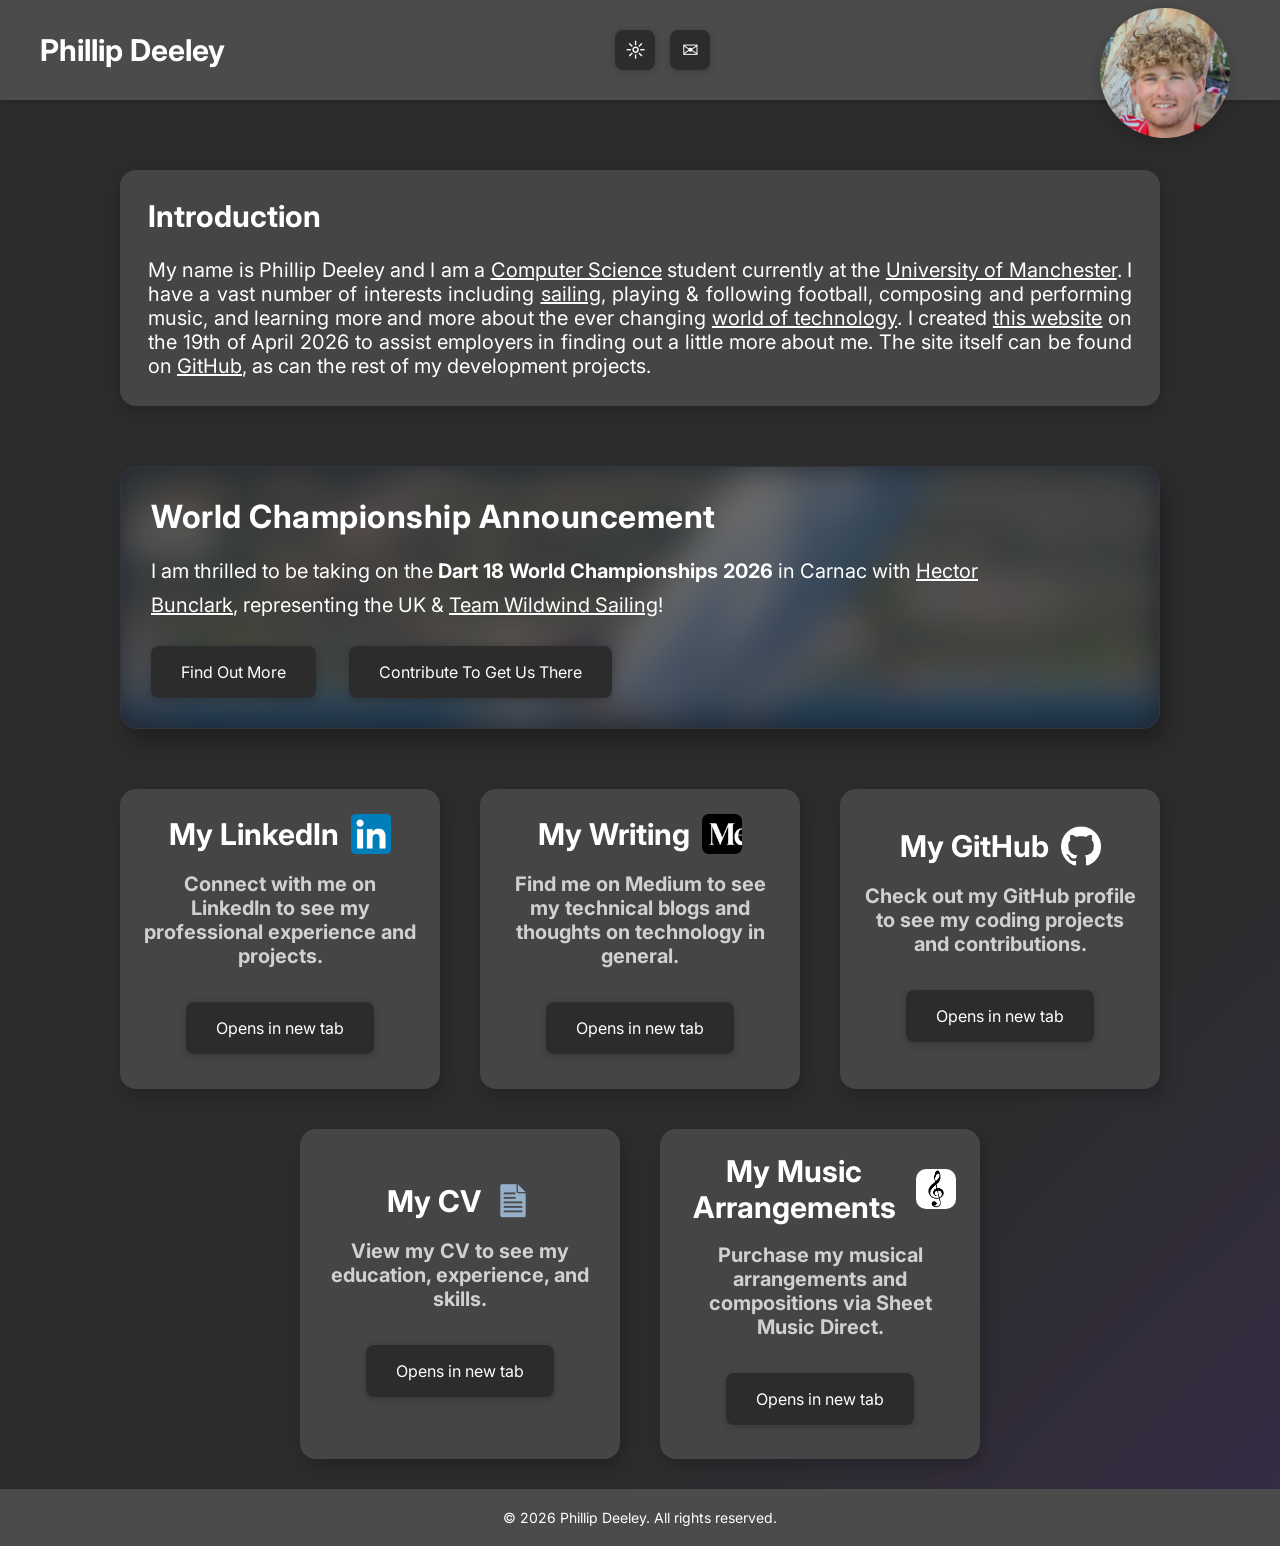
==== index.html @ b1dbbeda "Further improved URL to open github CV in docs viewer" ====
<!DOCTYPE html>
<html lang="en">
<head>
    
    <!-- ========================================= -->
    <!-- File Name: index.html -->
    <!-- Project: Phillip Deeley Website -->
    <!-- Author: Phillip Deeley -->
    <!-- Created: 19/04/2026 -->
    <!-- Last Edited: 12/05/2026 -->
    <!-- Version: 1.1.5 -->
    <!-- Notes: Main homepage file -->
    <!-- ========================================= -->

    <!-- SEO Metadata -->
    <meta name="description" content="The official homepage for Phillip Deeley's Website.">
    <meta name="keywords" content="phillip, deeley, website, github, linkedin, portfolio, cv">
    <meta name="author" content="Phillip Deeley">

    <script type="application/ld+json">
    {
    "@context": "https://schema.org",
    "@type": "NewsArticle",
    "mainEntityOfPage": {
        "@type": "WebPage",
        "@id": "https://www.phillipdeeley.com"
    },
    "headline": "Phillip Deeley | The Home Page for Phillip Deeley's website.",
    "author": {
        "@type": "Person",
        "name": "Phillip Deeley"
    },
    "publisher": {
        "@type": "Organization",
        "name": "Phillip Deeley",
        "logo": {
        "@type": "ImageObject",
        "url": "https://phillipdeeley.com/assets/profile-large.png"
        }
    },
    "datePublished": "2026-04-19",
    "about": {
        "@type": "Person",
        "name": "Phillip Deeley",
        "jobTitle": "Computer Scientist",
        "url": "https://www.phillipdeeley.com",
        "sameAs": [
        "https://www.linkedin.com/in/phillip-deeley/",
        "https://github.com/pdeeley3",
        "https://medium.com/@phillipdeeley",
        "https://www.sheetmusicdirect.com/publisher/phillip-deeley?srsltid=AfmBOorcCHdH2a4ZkmVyypzJ2exNqULCyo-_8EtWgoyIcthe1U6nm1aw",
        "https://www.sheetmusicplus.com/en/category/publishers/p/phillip-deeley/?srsltid=AfmBOooBw_K2Qpr0hwoR1FdXbeusLd5oMpMM1006Hvl6RLXPJL4UOcmy"
        ]
    }
    }
    </script>   

    <!-- Custom Metadata -->
    <meta name="last-modified" content="2026-04-19">
    <meta name="version" content="1.0">
    
    <!-- Standard Metadata-->
    <meta charset="UTF-8">
    <meta name="viewport" content="width=device-width, initial-scale=1.0">
    <title>Phillip Deeley | The Home Page for Phillip Deeley's website.</title>
    
    <!-- Links to styling and adds profile photo to favicon-->
    <link href="styles.css" rel="stylesheet" doctype="text/css">
    <link rel="icon" type="image/x-icon" href="assets/profile-icon.ico" alt="Phillip Deeley">
    <link rel="preconnect" href="https://fonts.googleapis.com">
    <link rel="preconnect" href="https://fonts.gstatic.com" crossorigin>
    <link href="https://fonts.googleapis.com/css2?family=Inter:wght@100..900&display=swap" rel="stylesheet">

    <!-- Prevent theme flash -->
    <script>
        (function() {
            const saved = localStorage.getItem('theme');
            if (saved === 'light') document.documentElement.setAttribute('data-theme', 'light');
        })();
    </script>

</head>


<body>

    <!-- Header with navigation and profile photo -->
    <header>
        <h1><a href="index.html">Phillip Deeley</a></h1>
        <div class="header-buttons">
            <button class="header-btn" aria-label="Toggle dark mode">&#9790;</button>
            <a href="contact.html" class="header-btn" aria-label="Contact">&#9993;</a>
        </div>
        <a href="index.html"><img src="assets/profile-large.jpg" id="profilephoto" alt="A profile photograph of Phillip Deeley"></a>
    </header>

    <!-- Main content area -->
    <main>
        
        <!-- Introduction section with personal bio -->
        <div id="introduction">
            <div id="intro_bg">
                <h2>Introduction</h2><br>
                My name is Phillip Deeley and I am a 
                <a href="https://www.britannica.com/science/computer-science" target="_blank">Computer Science</a>
                student currently at the 
                <a href="https://www.manchester.ac.uk/" target="_blank">University of Manchester</a>.
                I have a vast number of interests including 
                <a href="https://youtu.be/9ayXU7Veuqk?si=gIot6OSvcUUUXJPB" target="_blank">sailing</a>,
                playing & following football, composing and performing music, and learning more and more about the 
                ever changing 
                <a href="https://medium.com/@phillipdeeley" target="_blank">world of technology</a>.
                I created 
                <a href="index.html" target="_blank">this website</a>
                on the 19th of April 2026 to assist employers in finding out a little more 
                about me. The site itself can be found on 
                <a href="https://github.com/pdeeley3" target="_blank">GitHub</a>,
                as can the rest of my development projects.
            </div>
        </div>

        <!-- World Championship announcement section -->
        <section id="announcement" class="news-box">
            <h2>World Championship Announcement</h2>
            <p>I am thrilled to be taking on the <strong>Dart 18 World Championships 2026</strong> in Carnac with
            <a style="text-decoration: underline;" href="https://www.instagram.com/hecbsailing/" target="_blank" rel="noopener noreferrer">Hector Bunclark</a>,
            representing the UK &amp; <a style="text-decoration: underline;" href="https://wildwind.co.uk/" target="_blank" rel="noopener noreferrer">Team Wildwind Sailing</a>!</p>
            <a class="social-button" href="https://www.linkedin.com/posts/phillip-deeley_i-am-thrilled-to-be-taking-on-the-dart-18-ugcPost-7456721361235951616-G6OB?utm_source=social_share_send&utm_medium=member_desktop_web&rcm=ACoAAEx1kOMBS4eUFS9Uzu8y8NKakKnL--3DUJY" target="_blank" rel="noopener noreferrer">Find Out More</a>
            <a style="margin-left: 3%;" class="social-button" href="https://gofund.me/58792c78f" target="_blank" rel="noopener noreferrer">Contribute To Get Us There</a>
        </section>

        <!-- Social media and links section -->
        <div id="socialboxes">
            
            <button class="social">
                <div class="social-title">
                    <h2>My LinkedIn</h2>
                    <img src="assets/linkedin.webp" alt="LinkedIn icon">
                </div>
                <h3>Connect with me on LinkedIn to see my professional experience and projects.</h3>
                <a href="https://www.linkedin.com/in/phillip-deeley/" target="_blank">Opens in new tab</a>
            </button>

            <button class="social">
                    <div class="social-title">
                        <h2>My Writing</h2>
                        <img src="assets/medium.webp" alt="Medium icon">
                    </div>
                <h3>Find me on Medium to see my technical blogs and thoughts on technology in general.</h3>
                <a href="https://medium.com/@phillipdeeley" target="_blank">Opens in new tab</a>
            </button>

            <button class="social">
                    <div class="social-title">
                        <h2>My GitHub</h2>
                        <img src="assets/github.webp" alt="GitHub icon">
                    </div>
                <h3>Check out my GitHub profile to see my coding projects and contributions.</h3>
                <a href="https://github.com/pdeeley3" target="_blank">Opens in new tab</a>
            </button>

            <button class="social">
                <div class="social-title">
                    <h2>My CV</h2>
                    <img src="assets/cv.png" alt="Clipart of CV image">
                </div>
                <h3>View my CV to see my education, experience, and skills.</h3>
                <a href="https://docs.google.com/viewer?url=https://github.com/pdeeley3/CV-Updater/raw/217c7f30af249f1d6aeeed62d95b6e97792328d5/cv.pdf" target="_blank">Opens in new tab</a>
            </button>

            <!--
            <button class="social">
                <div class="social-title">
                    <h2>My Compositions</h2>
                    <img src="assets/spotify.png" id="circular" alt="Clipart of music image">
                </div>
                <h3>Listen to just a few of the film scores and other compositions I have created in my spare time.</h3>
                <a href="https://open.spotify.com/" target="_blank">Opens in new tab</a>
            </button>
            -->

            <button class="social">
                <div class="social-title">
                    <h2>My Music Arrangements</h2>
                    <img src="assets/music.jpg" id="circular" alt="Clipart of music image">
                </div>
                <h3>Purchase my musical arrangements and compositions via Sheet Music Direct.</h3>
                <a href="https://www.sheetmusicdirect.com/publisher/phillip-deeley?srsltid=AfmBOorcCHdH2a4ZkmVyypzJ2exNqULCyo-_8EtWgoyIcthe1U6nm1aw" target="_blank">Opens in new tab</a>
            </button>

        </div>
    </main>

    <!-- Footer with copyright information -->
    <footer>
        <p>&copy; 2026 Phillip Deeley. All rights reserved.</p>
    </footer>

    <!-- JavaScript file inclusion -->
    <script src="scripts.js"></script>

</body>
</html>
---- styles.css ----
/* ========================================= */
    /* File Name: styles.css                     */
    /* Project: Phillip Deeley Website           */
    /* Author: Phillip Deeley                    */
    /* Created: 19/04/2026                       */
    /* Last Edited: 12/05/2026                   */
    /* Version: 1.1.5                            */
    /* Notes: Main stylesheet for website        */
    /* ========================================= */

    /* CSS custom properties for theme variables */
    :root {
        --bg-primary: rgb(44, 44, 44);
        --bg-secondary: #4b4b4b;
        --bg-tertiary: #555;
        --text-primary: white;
        --text-secondary: #d0d0d0;
        --bg-card: #454545;
        --border-color: #555;
        --shadow: rgba(0, 0, 0, 0.2);
        --announcement-bg: rgba(16, 28, 48, 0.4);
        --bg-gradient-a: #2e2e2e;
        --bg-gradient-b: #3d2c5a;
    }

    /* Light theme color overrides */
    [data-theme="light"] {
        --bg-primary: rgb(235, 235, 235);
        --bg-secondary: #efefef;
        --bg-tertiary: #e2e2e2;
        --text-primary: #1a1a1a;
        --text-secondary: #444444;
        --bg-card: #ffffff;
        --border-color: #ccc;
        --shadow: rgba(0, 0, 0, 0.1);
        --bg-gradient-a: #f4f4f4;
        --bg-gradient-b: #d8c7f2;
    }

    /* Global reset and base styles */
    * {
        margin: 0;
        padding: 0;
        box-sizing: border-box;
        font-family: 'Inter', sans-serif;
    }

    /* HTML root element styles */
    html {
        background-color: var(--bg-primary);
    }

    /* Main body styles with animated background */
    body {
        position: relative;
        overflow-x: hidden;
        display: flex;
        flex-direction: column;
        min-height: 100vh;
        font-family: Arial, sans-serif;
        background-color: var(--bg-primary);
        background-image: linear-gradient(135deg, var(--bg-primary) 0%, var(--bg-primary) 30%, var(--bg-gradient-b) 48%, var(--bg-gradient-a) 68%, var(--bg-primary) 100%);
        background-size: 320% 320%;
        background-repeat: no-repeat;
        background-position: 0% 0%;
        background-attachment: fixed;
        animation: backgroundDrift 25s ease-in-out infinite;
        padding-top: 80px;
        transition: color 0.3s ease;
    }

    /* Background drift animation keyframes */
    @keyframes backgroundDrift {
        0% {
            background-position: 0% 0%;
        }
        25% {
            background-position: 100% 15%;
        }
        50% {
            background-position: 20% 100%;
        }
        75% {
            background-position: 85% 85%;
        }
        100% {
            background-position: 0% 0%;
        }
    }

    /* Page load animation keyframes */
    @keyframes slideUpFade {
        from {
            opacity: 0;
            transform: translateY(30px);
        }
        to {
            opacity: 1;
            transform: translateY(0);
        }
    }

    body main > * {
        animation: slideUpFade 0.5s ease-out forwards;
        opacity: 0;
    }

    body main > *:nth-child(1) { animation-delay: 0.0s; }
    body main > *:nth-child(2) { animation-delay: 0.1s; }
    body main > *:nth-child(3) { animation-delay: 0.2s; }
    body main > *:nth-child(4) { animation-delay: 0.3s; }
    body main > *:nth-child(5) { animation-delay: 0.4s; }
    body main > *:nth-child(6) { animation-delay: 0.5s; }
    body main > *:nth-child(7) { animation-delay: 0.6s; }

    header {
        background-color: var(--bg-secondary);
        color: var(--text-primary);
        padding: 20px 40px;
        box-shadow: 0 2px 5px var(--shadow);
        position: fixed;
        top: 0;
        left: 0;
        width: 100%;
        height: 100px;
        z-index: 9999;

        display: flex;
        align-items: center;
        justify-content: space-between;
        transition: background-color 0.3s ease, color 0.3s ease;
    }    

    /* Header Link Styles */
    header a {
        color: var(--text-primary);
        text-decoration: none;
        transition: color 0.3s ease;
    }

    header a:hover {
        color: var(--text-secondary);
    }

    
    /* Header Heading Styles */
    header h1 {
        font-size: 30px;
    }

    /* Profile photo styles */
    header #profilephoto {
        width: 130px;
        height: 130px;
        border-radius: 50%;
        margin-right: 10px;
        margin-top: 45px;
        float: right;
        transition: all 0.3s cubic-bezier(0.4, 0, 0.2, 1);
        box-shadow: 0 4px 16px var(--shadow);
    }

    /* Header button container */
    .header-buttons {
        display: flex;
        gap: 15px;
        align-items: center;
    }

    /* Header button styles */
    .header-btn {
        display: flex;
        align-items: center;
        justify-content: center;
        width: 40px;
        height: 40px;
        background-color: var(--bg-primary);
        border: none;
        border-radius: 8px;
        color: var(--text-primary);
        font-size: 20px;
        text-decoration: none;
        cursor: pointer;
        box-shadow: 0 2px 8px var(--shadow);
        transition: all 0.3s cubic-bezier(0.4, 0, 0.2, 1);
    }

    /* Header button hover effects */
    .header-btn:hover {
        transform: scale(1.08) translateY(-2px);
        background-color: var(--bg-tertiary);
        box-shadow: 0 4px 12px var(--shadow);
        color: var(--text-primary);
    }

    /* Header button active states */
    .header-btn:active {
        transform: scale(0.96);
        transition: all 0.3s ease;
    }

    /* Header button visited and focus states */
    .header-btn:visited,
    .header-btn:focus {
        color: var(--text-primary);
    }
            
    /* Main content area styles */
    main {
        flex: 1;
        padding: 30px;
    }

    /* Introduction section styles */
    #introduction {
        color: var(--text-primary);
        font-size: 20px;
        margin: 0 auto;
        max-width: 1040px;
        text-align: justify;
        padding-top: 60px;
        padding-bottom: 60px;
    }

    /* Introduction link styles */
    #introduction a {
        color: var(--text-primary);
        transition: color 0.3s ease;
    }

    /* Introduction background card */
    #intro_bg {
        padding: 28px;
        background-color: var(--bg-card);
        border-radius: 16px;
        box-shadow: 0 4px 16px var(--shadow);
        transition: all 0.3s cubic-bezier(0.4, 0, 0.2, 1);
    }

    /* Social boxes container */
    #socialboxes {
        display: flex;
        justify-content: center;
        align-items: stretch;
        gap: 40px;
        flex-wrap: wrap;
        margin: 20px auto 0;
        max-width: 1040px;
    }

    /* Social boxes button transitions */
    #socialboxes button {
        transition: all 0.3s cubic-bezier(0.4, 0, 0.2, 1);
        border-width: 0px;
    }

    /* Social boxes hover effects */
    #socialboxes button:hover {
        transform: scale(1.03) translateY(-4px);
        background-color: var(--bg-tertiary);
        box-shadow: 8px 16px 24px var(--shadow);
    }

    /* Social boxes active states */
    #socialboxes button:active {
        outline: none;
    }

    /* Individual social card styles */
    .social {
        background-color: var(--bg-card);
        padding: 24px;
        border-radius: 16px;
        box-shadow: 4px 8px 16px var(--shadow);
        flex: 0 1 320px;
        width: 320px;
        max-width: 320px;
        min-width: 260px;
        min-height: 300px;
        text-align: center;
        transition: all 0.3s cubic-bezier(0.4, 0, 0.2, 1);
    }

    /* News announcement box styles */
    .news-box {
        width: auto;
        max-width: 1040px;
        margin: 0 auto 60px;
        background-color: rgba(16, 28, 48, 0.4);
        padding: 30px;
        border-radius: 18px;
        box-shadow: 6px 14px 20px rgba(0, 0, 0, 0.28);
        border: 1px solid rgba(255, 255, 255, 0.08);
        color: white;
        text-align: left;
        position: relative;
        overflow: hidden;
    }

    /* Light theme news box override */
    [data-theme="light"] .news-box {
        background-color: rgba(16, 28, 48, 0.2);
    }

    /* News box background image */
    .news-box::before {
        content: '';
        position: absolute;
        inset: 0;
        background-image: url('assets/bg-1.jpg');
        background-size: cover;
        background-position: center;
        background-repeat: no-repeat;
        filter: blur(18px) brightness(0.45);
        opacity: 0.95;
        z-index: 0;
    }

    /* Light theme news box background */
    [data-theme="light"] .news-box::before {
        filter: blur(18px) brightness(0.8);
        opacity: 0.7;
    }

    /* News box content positioning */
    .news-box > * {
        position: relative;
        z-index: 1;
    }

    /* News box heading styles */
    .news-box h2 {
        font-size: 32px;
        margin-bottom: 18px;
        letter-spacing: 0.5px;
    }

    /* News box paragraph styles */
    .news-box p {
        font-size: 20px;
        line-height: 1.7;
        color: white;
        max-width: 900px;
    }

    /* News box link styles */
    .news-box a {
        color: white;
        text-decoration: none;
    }

    /* News box social button override */
    .news-box .social-button {
        color: var(--text-primary);
    }

    /* General social button styles */
    .social-button {
        display: inline-block;
        margin-top: 24px;
        padding: 16px 30px;
        background-color: var(--bg-primary);
        color: var(--text-primary);
        text-decoration: none;
        border-radius: 8px;
        transition: all 0.3s cubic-bezier(0.4, 0, 0.2, 1);
        font-size: 16px;
        box-shadow: 0 2px 8px var(--shadow);
    }

    /* Social button hover effects */
    .social-button:hover {
        transform: scale(1.05) translateY(-2px);
        background-color: var(--bg-secondary);
        box-shadow: 0 4px 12px var(--shadow);
    }

    /* Social button active states */
    .social-button:active {
        transform: scale(0.98);
        transition: all 0.3s ease;
    }

    /* Social card link styles */
    .social a {
        display: inline-block;
        margin: 10px;
        padding: 16px 30px;
        background-color: var(--bg-primary);
        color: var(--text-primary);
        text-decoration: none;
        border-radius: 8px;
        transition: all 0.3s cubic-bezier(0.4, 0, 0.2, 1);
        align-items: center;
        font-size: 16px;
        box-shadow: 0 2px 8px var(--shadow);
    }

    /* Social card link hover effects */
    .social a:hover {
        transform: scale(1.05) translateY(-2px);
        background-color: var(--bg-secondary);
        box-shadow: 0 4px 12px var(--shadow);
    }

    /* Social card link active states */
    .social a:active {
        transform: scale(0.98);
        transition: all 0.3s ease;
    }

    /* Social card heading styles */
    .social h2 {
        margin: 0px;
        font-size: 30px;
        color: var(--text-primary);
    }

    /* Social card subheading styles */
    .social h3 {
        color: var(--text-secondary);
        font-size: 20px;
        padding-bottom: 24px;
        padding-top: 18px;
    }

    /* Social card image styles */
    .social img {
        width: 40px;
        height: 40px;
    }

    /* Social title container */
    .social-title {
        align-items: center;
        display: flex;
        justify-content: center;
        gap: 12px;
    }

    /* Social title heading */
    .social-title h1 {
        margin: 0;
        line-height: 1;
    }

    /* Social title image */
    .social-title img {
        display: block;
        width: 40px;
        height: 40px;
    }

    /* Circular image modifier */
    #circular {
        border-radius: 25%;
    }

    /* 404 Error Page Styles */
    #error-message {
        color: var(--text-primary);
        font-size: 24px;
        text-align: center;
        position: absolute;
        top: 50%;
        left: 50%;
        transform: translate(-50%, -50%);
        width: 100%;
        max-width: 800px;
        padding: 40px;
    }

    /* Error message heading */
    #error-message strong {
        font-size: 48px;
        display: block;
        margin-bottom: 20px;
    }

    /* Error message link styles */
    #error-message a {
        color: var(--text-primary);
        text-decoration: underline;
    }

    /* Error message link hover */
    #error-message a:hover {
        color: var(--text-secondary);
    }

    /* Contact Form Styles */
    #contact-form-container {
        color: var(--text-primary);
        max-width: 600px;
        margin: 0 auto;
        padding: 40px;
        text-align: center;
    }

    /* Contact form heading */
    #contact-form-container h2 {
        font-size: 36px;
        margin-bottom: 10px;
    }

    /* Contact form description */
    #contact-form-container p {
        font-size: 18px;
        margin-bottom: 30px;
        color: var(--text-secondary);
    }

    /* Contact form wrapper */
    #contact-form {
        text-align: left;
    }

    /* Form group container */
    .form-group {
        margin-bottom: 20px;
    }

    /* Form label styles */
    .form-group label {
        display: block;
        margin-bottom: 8px;
        font-size: 16px;
        font-weight: 500;
        color: var(--text-primary);
    }

    /* Form input and textarea styles */
    .form-group input,
    .form-group textarea {
        width: 100%;
        padding: 12px 16px;
        font-size: 16px;
        font-family: 'Inter', sans-serif;
        background-color: var(--bg-card);
        border: 1px solid var(--border-color);
        border-radius: 8px;
        color: var(--text-primary);
        transition: border-color 0.3s ease, background-color 0.3s ease, color 0.3s ease;
    }

    /* Form input focus states */
    .form-group input:focus,
    .form-group textarea:focus {
        outline: none;
        border-color: var(--text-secondary);
    }

    /* Textarea specific styles */
    .form-group textarea {
        resize: vertical;
        min-height: 120px;
    }

    /* Submit button styles */
    .submit-btn {
        display: block;
        width: 100%;
        padding: 14px 30px;
        font-size: 18px;
        font-family: 'Inter', sans-serif;
        font-weight: 500;
        background-color: var(--bg-card);
        color: var(--text-primary);
        border: none;
        border-radius: 8px;
        cursor: pointer;
        box-shadow: 0 2px 4px var(--shadow);
        transition: transform 0.3s ease, background-color 0.3s ease, color 0.3s ease;
    }

    /* Submit button hover effects */
    .submit-btn:hover {
        transform: scale(1.02);
        background-color: var(--border-color);
    }

    /* Submit button active states */
    .submit-btn:active {
        transform: scale(0.98);
    }
            
    /* Form message feedback styles */
    .form-message {
        margin-top: 20px;
        padding: 15px;
        border-radius: 8px;
        text-align: center;
        font-size: 16px;
        display: none;
    }

    .form-message.success {
        background-color: rgba(76, 175, 80, 0.1);
        border: 1px solid rgba(76, 175, 80, 0.3);
        color: #4CAF50;
    }

    .form-message.error {
        background-color: rgba(244, 67, 54, 0.1);
        border: 1px solid rgba(244, 67, 54, 0.3);
        color: #F44336;
    }

    /* Footer styles */
    footer {
        background-color: var(--bg-secondary);
        color: var(--text-primary);
        text-align: center;
        padding: 20px;
        font-size: 14px;
        box-shadow: 0 2px 5px var(--shadow);
        transition: background-color 0.3s ease, color 0.3s ease;
        z-index: 9999;
    }
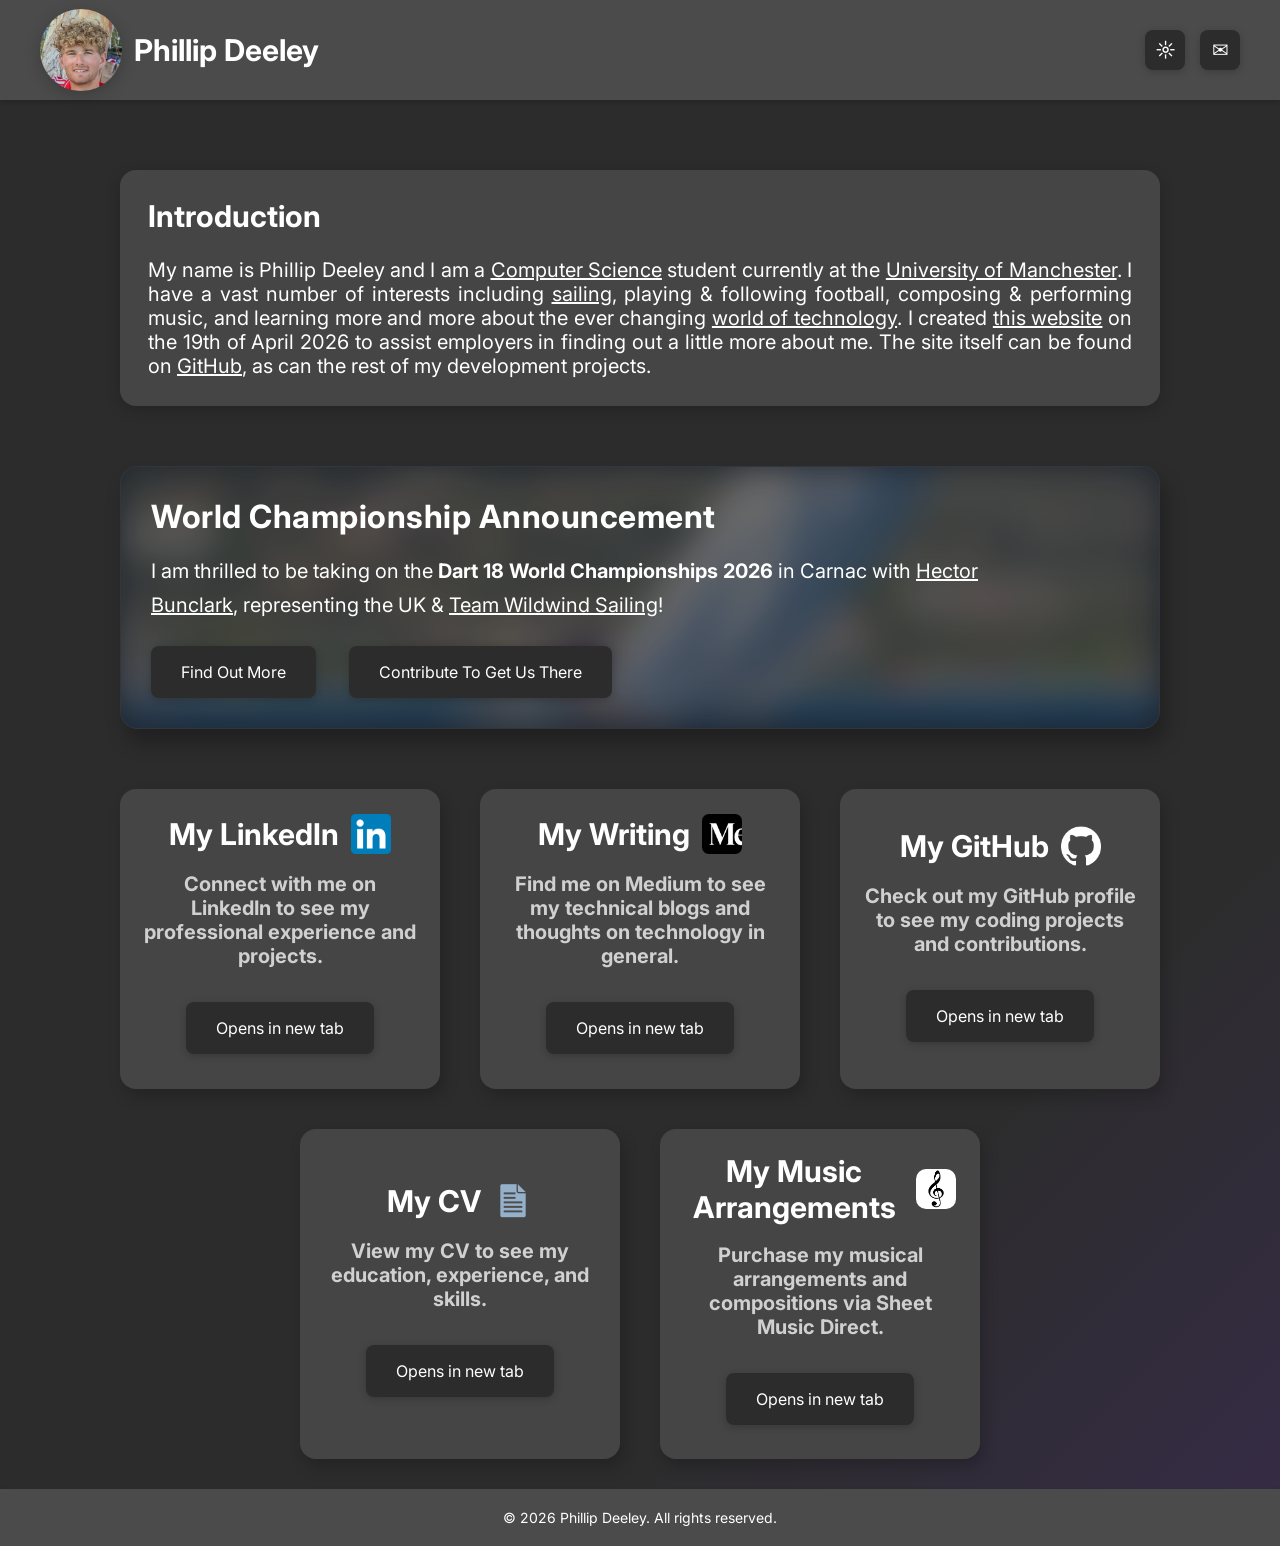
==== commit 54885f35: "Rearranged order of tools in top-menu bar" ====
--- a/index.html
+++ b/index.html
@@ -7,8 +7,8 @@
     <!-- Project: Phillip Deeley Website -->
     <!-- Author: Phillip Deeley -->
     <!-- Created: 19/04/2026 -->
-    <!-- Last Edited: 12/05/2026 -->
-    <!-- Version: 1.1.5 -->
+    <!-- Last Edited: 15/05/2026 -->
+    <!-- Version: 1.1.6 -->
     <!-- Notes: Main homepage file -->
     <!-- ========================================= -->
 
@@ -86,13 +86,17 @@
 
     <!-- Header with navigation and profile photo -->
     <header>
-        <h1><a href="index.html">Phillip Deeley</a></h1>
+        <div class="header-left">
+            <a href="index.html" class="header-profile-link"><img src="assets/profile-large.jpg" id="profilephoto" alt="A profile photograph of Phillip Deeley"></a>
+            <h1><a href="index.html">Phillip Deeley</a></h1>
+        </div>
+
         <div class="header-buttons">
             <button class="header-btn" aria-label="Toggle dark mode">&#9790;</button>
             <a href="contact.html" class="header-btn" aria-label="Contact">&#9993;</a>
         </div>
-        <a href="index.html"><img src="assets/profile-large.jpg" id="profilephoto" alt="A profile photograph of Phillip Deeley"></a>
     </header>
+
 
     <!-- Main content area -->
     <main>
@@ -107,7 +111,7 @@
                 <a href="https://www.manchester.ac.uk/" target="_blank">University of Manchester</a>.
                 I have a vast number of interests including 
                 <a href="https://youtu.be/9ayXU7Veuqk?si=gIot6OSvcUUUXJPB" target="_blank">sailing</a>,
-                playing & following football, composing and performing music, and learning more and more about the 
+                playing & following football, composing & performing music, and learning more and more about the 
                 ever changing 
                 <a href="https://medium.com/@phillipdeeley" target="_blank">world of technology</a>.
                 I created 
@@ -165,7 +169,7 @@
                     <img src="assets/cv.png" alt="Clipart of CV image">
                 </div>
                 <h3>View my CV to see my education, experience, and skills.</h3>
-                <a href="https://docs.google.com/viewer?url=https://github.com/pdeeley3/CV-Updater/raw/217c7f30af249f1d6aeeed62d95b6e97792328d5/cv.pdf" target="_blank">Opens in new tab</a>
+                <a href="https://docs.google.com/viewer?url=https://github.com/pdeeley3/CV-Updater/raw/main/cv.pdf" target="_blank">Opens in new tab</a>
             </button>
 
             <!--
--- a/styles.css
+++ b/styles.css
@@ -3,8 +3,8 @@
     /* Project: Phillip Deeley Website           */
     /* Author: Phillip Deeley                    */
     /* Created: 19/04/2026                       */
-    /* Last Edited: 12/05/2026                   */
-    /* Version: 1.1.5                            */
+    /* Last Edited: 15/05/2026                   */
+    /* Version: 1.1.6                            */
     /* Notes: Main stylesheet for website        */
     /* ========================================= */
 
@@ -129,7 +129,21 @@
         align-items: center;
         justify-content: space-between;
         transition: background-color 0.3s ease, color 0.3s ease;
-    }    
+    }
+
+    /* Left side header grouping (profile photo + name) */
+    .header-left {
+        display: flex;
+        align-items: center;
+        gap: 12px; /* small gap between photo and title */
+    }
+
+    .header-profile-link {
+        display: inline-flex;
+        align-items: center;
+        justify-content: center;
+    }
+
 
     /* Header Link Styles */
     header a {
@@ -150,15 +164,18 @@
 
     /* Profile photo styles */
     header #profilephoto {
-        width: 130px;
-        height: 130px;
+        /* Fits within the 100px fixed header with a little breathing room */
+        width: 82px;
+        height: 82px;
+
+
         border-radius: 50%;
-        margin-right: 10px;
-        margin-top: 45px;
-        float: right;
+        margin: 0;
         transition: all 0.3s cubic-bezier(0.4, 0, 0.2, 1);
         box-shadow: 0 4px 16px var(--shadow);
     }
+
+
 
     /* Header button container */
     .header-buttons {
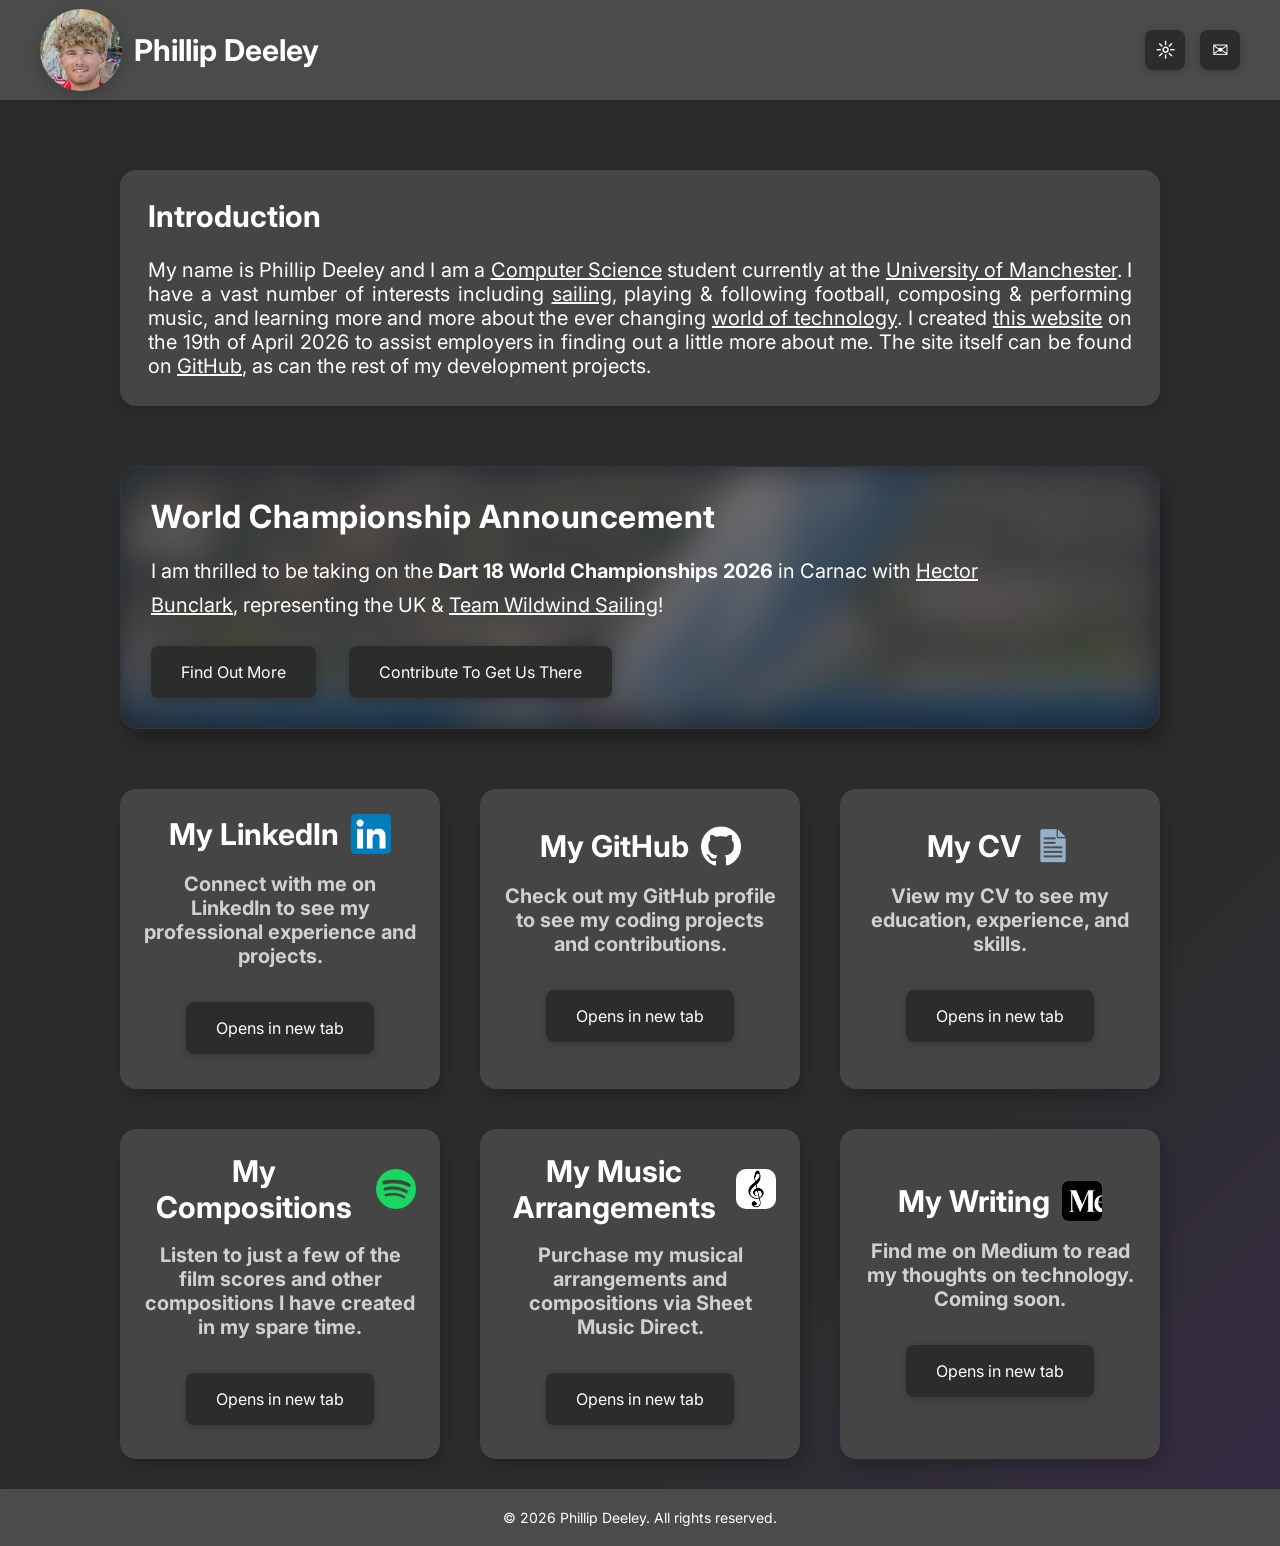
==== commit 18fe0e6e: "Updates to social panels and version management." ====
--- a/index.html
+++ b/index.html
@@ -8,7 +8,7 @@
     <!-- Author: Phillip Deeley -->
     <!-- Created: 19/04/2026 -->
     <!-- Last Edited: 15/05/2026 -->
-    <!-- Version: 1.1.6 -->
+    <!-- Version: 1.1.7 -->
     <!-- Notes: Main homepage file -->
     <!-- ========================================= -->
 
@@ -147,15 +147,6 @@
 
             <button class="social">
                     <div class="social-title">
-                        <h2>My Writing</h2>
-                        <img src="assets/medium.webp" alt="Medium icon">
-                    </div>
-                <h3>Find me on Medium to see my technical blogs and thoughts on technology in general.</h3>
-                <a href="https://medium.com/@phillipdeeley" target="_blank">Opens in new tab</a>
-            </button>
-
-            <button class="social">
-                    <div class="social-title">
                         <h2>My GitHub</h2>
                         <img src="assets/github.webp" alt="GitHub icon">
                     </div>
@@ -169,19 +160,17 @@
                     <img src="assets/cv.png" alt="Clipart of CV image">
                 </div>
                 <h3>View my CV to see my education, experience, and skills.</h3>
-                <a href="https://docs.google.com/viewer?url=https://github.com/pdeeley3/CV-Updater/raw/main/cv.pdf" target="_blank">Opens in new tab</a>
-            </button>
-
-            <!--
+                <a href="https://docs.google.com/viewer?url=https://github.com/pdeeley3/CV-Updater/raw/main/out/cv.pdf" target="_blank">Opens in new tab</a>
+            </button>
+
             <button class="social">
                 <div class="social-title">
                     <h2>My Compositions</h2>
                     <img src="assets/spotify.png" id="circular" alt="Clipart of music image">
                 </div>
                 <h3>Listen to just a few of the film scores and other compositions I have created in my spare time.</h3>
-                <a href="https://open.spotify.com/" target="_blank">Opens in new tab</a>
-            </button>
-            -->
+                <a href="https://open.spotify.com/artist/2jD13BnTLNiB8BUF6Ucu47" target="_blank">Opens in new tab</a>
+            </button>
 
             <button class="social">
                 <div class="social-title">
@@ -190,6 +179,15 @@
                 </div>
                 <h3>Purchase my musical arrangements and compositions via Sheet Music Direct.</h3>
                 <a href="https://www.sheetmusicdirect.com/publisher/phillip-deeley?srsltid=AfmBOorcCHdH2a4ZkmVyypzJ2exNqULCyo-_8EtWgoyIcthe1U6nm1aw" target="_blank">Opens in new tab</a>
+            </button>
+
+            <button class="social">
+                <div class="social-title">
+                    <h2>My Writing</h2>
+                    <img src="assets/medium.webp" alt="Medium icon">
+                </div>
+                <h3>Find me on Medium to read my thoughts on technology. Coming soon.</h3>
+                <a href="https://medium.com/@phillipdeeley" target="_blank">Opens in new tab</a>
             </button>
 
         </div>
--- a/styles.css
+++ b/styles.css
@@ -4,7 +4,7 @@
     /* Author: Phillip Deeley                    */
     /* Created: 19/04/2026                       */
     /* Last Edited: 15/05/2026                   */
-    /* Version: 1.1.6                            */
+    /* Version: 1.1.7                            */
     /* Notes: Main stylesheet for website        */
     /* ========================================= */
 
@@ -226,6 +226,8 @@
     main {
         flex: 1;
         padding: 30px;
+        /* Prevent horizontal issues on narrow screens */
+        width: 100%;
     }
 
     /* Introduction section styles */
@@ -478,14 +480,14 @@
         color: var(--text-primary);
         font-size: 24px;
         text-align: center;
-        position: absolute;
-        top: 50%;
-        left: 50%;
-        transform: translate(-50%, -50%);
-        width: 100%;
-        max-width: 800px;
+        /* Use normal document flow so it cannot overflow the viewport */
+        position: relative;
+        width: min(800px, 100%);
+        margin: 0 auto;
         padding: 40px;
-    }
+        box-sizing: border-box;
+    }
+
 
     /* Error message heading */
     #error-message strong {
@@ -633,4 +635,6 @@
         box-shadow: 0 2px 5px var(--shadow);
         transition: background-color 0.3s ease, color 0.3s ease;
         z-index: 9999;
-    }+        /* Keep footer anchored at the bottom of the flex layout */
+        margin-top: auto;
+    }
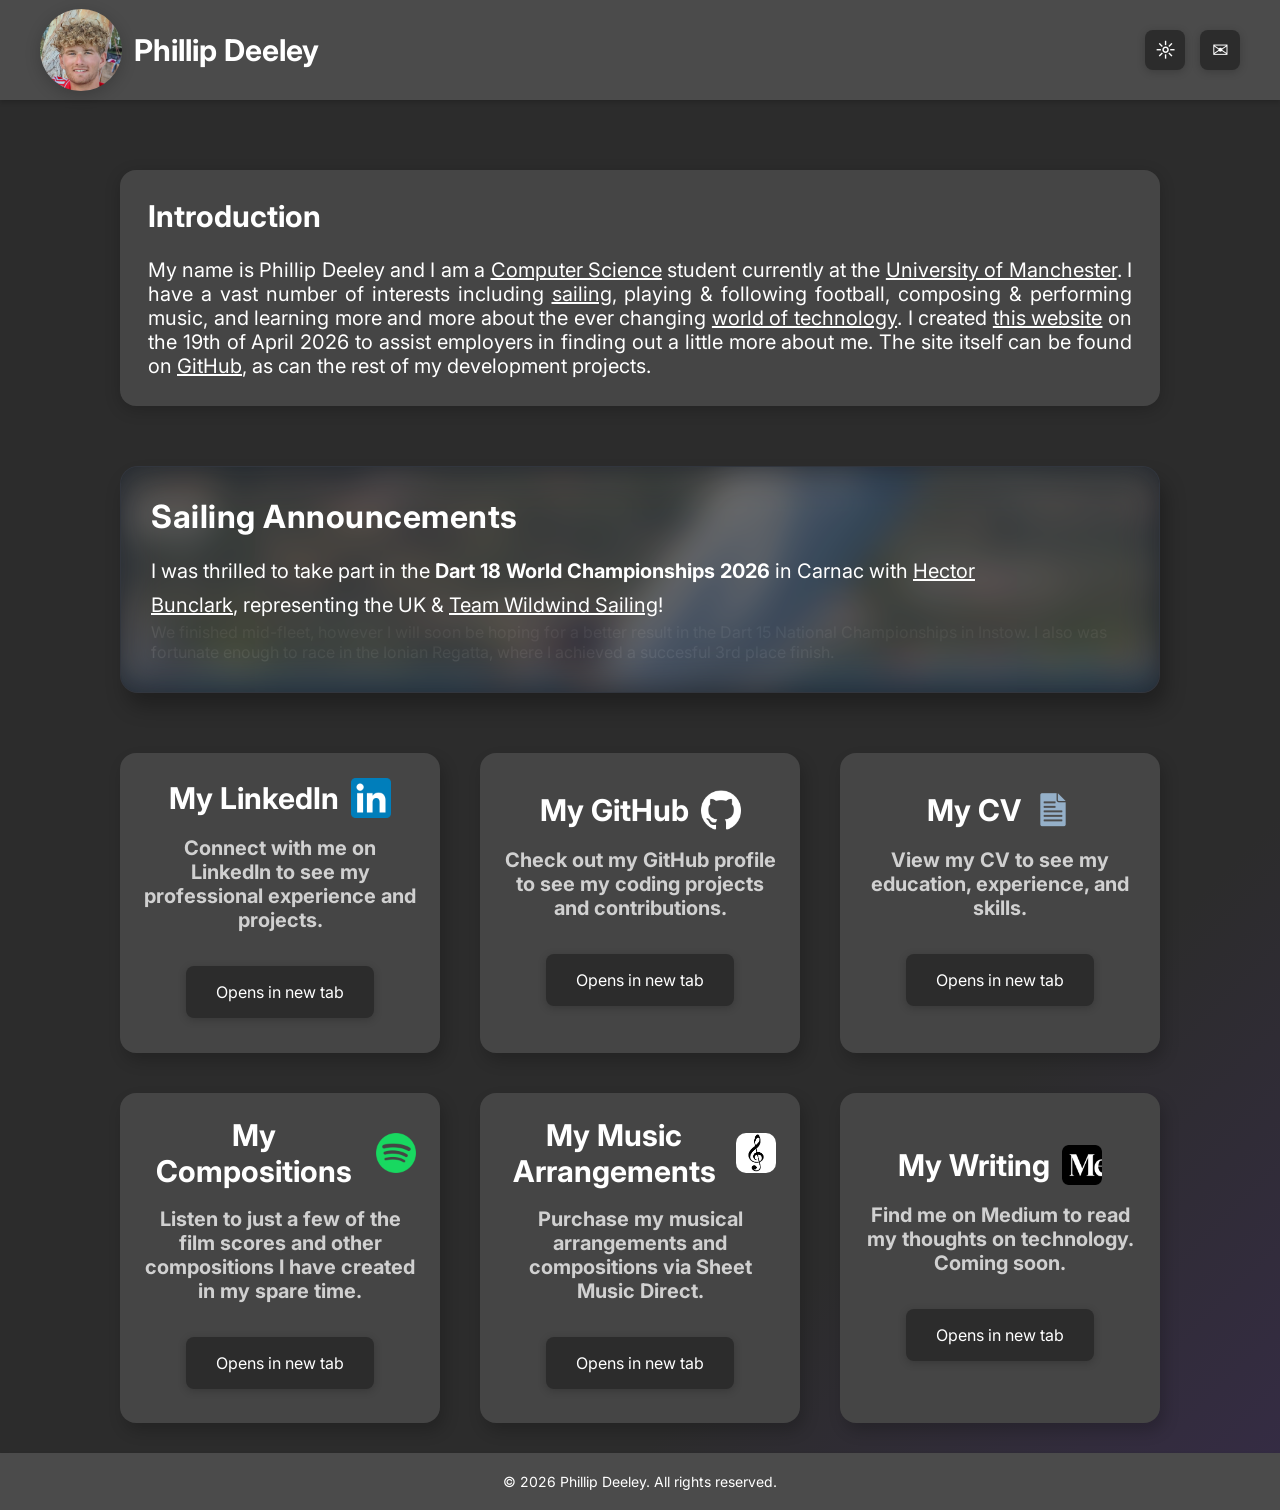
==== commit 609e7051: "Updates to recent sailing news." ====
--- a/index.html
+++ b/index.html
@@ -125,12 +125,12 @@
 
         <!-- World Championship announcement section -->
         <section id="announcement" class="news-box">
-            <h2>World Championship Announcement</h2>
-            <p>I am thrilled to be taking on the <strong>Dart 18 World Championships 2026</strong> in Carnac with
+            <h2>Sailing Announcements</h2>
+            <p>I was thrilled to take part in the <strong>Dart 18 World Championships 2026</strong> in Carnac with
             <a style="text-decoration: underline;" href="https://www.instagram.com/hecbsailing/" target="_blank" rel="noopener noreferrer">Hector Bunclark</a>,
             representing the UK &amp; <a style="text-decoration: underline;" href="https://wildwind.co.uk/" target="_blank" rel="noopener noreferrer">Team Wildwind Sailing</a>!</p>
-            <a class="social-button" href="https://www.linkedin.com/posts/phillip-deeley_i-am-thrilled-to-be-taking-on-the-dart-18-ugcPost-7456721361235951616-G6OB?utm_source=social_share_send&utm_medium=member_desktop_web&rcm=ACoAAEx1kOMBS4eUFS9Uzu8y8NKakKnL--3DUJY" target="_blank" rel="noopener noreferrer">Find Out More</a>
-            <a style="margin-left: 3%;" class="social-button" href="https://gofund.me/58792c78f" target="_blank" rel="noopener noreferrer">Contribute To Get Us There</a>
+            We finished mid-fleet, however I will soon be hoping for a better result in the Dart 15 National Championships
+            in Instow. I also was fortunate enough to race in the Ionian Regatta, where I achieved a succesful 3rd place finish.
         </section>
 
         <!-- Social media and links section -->
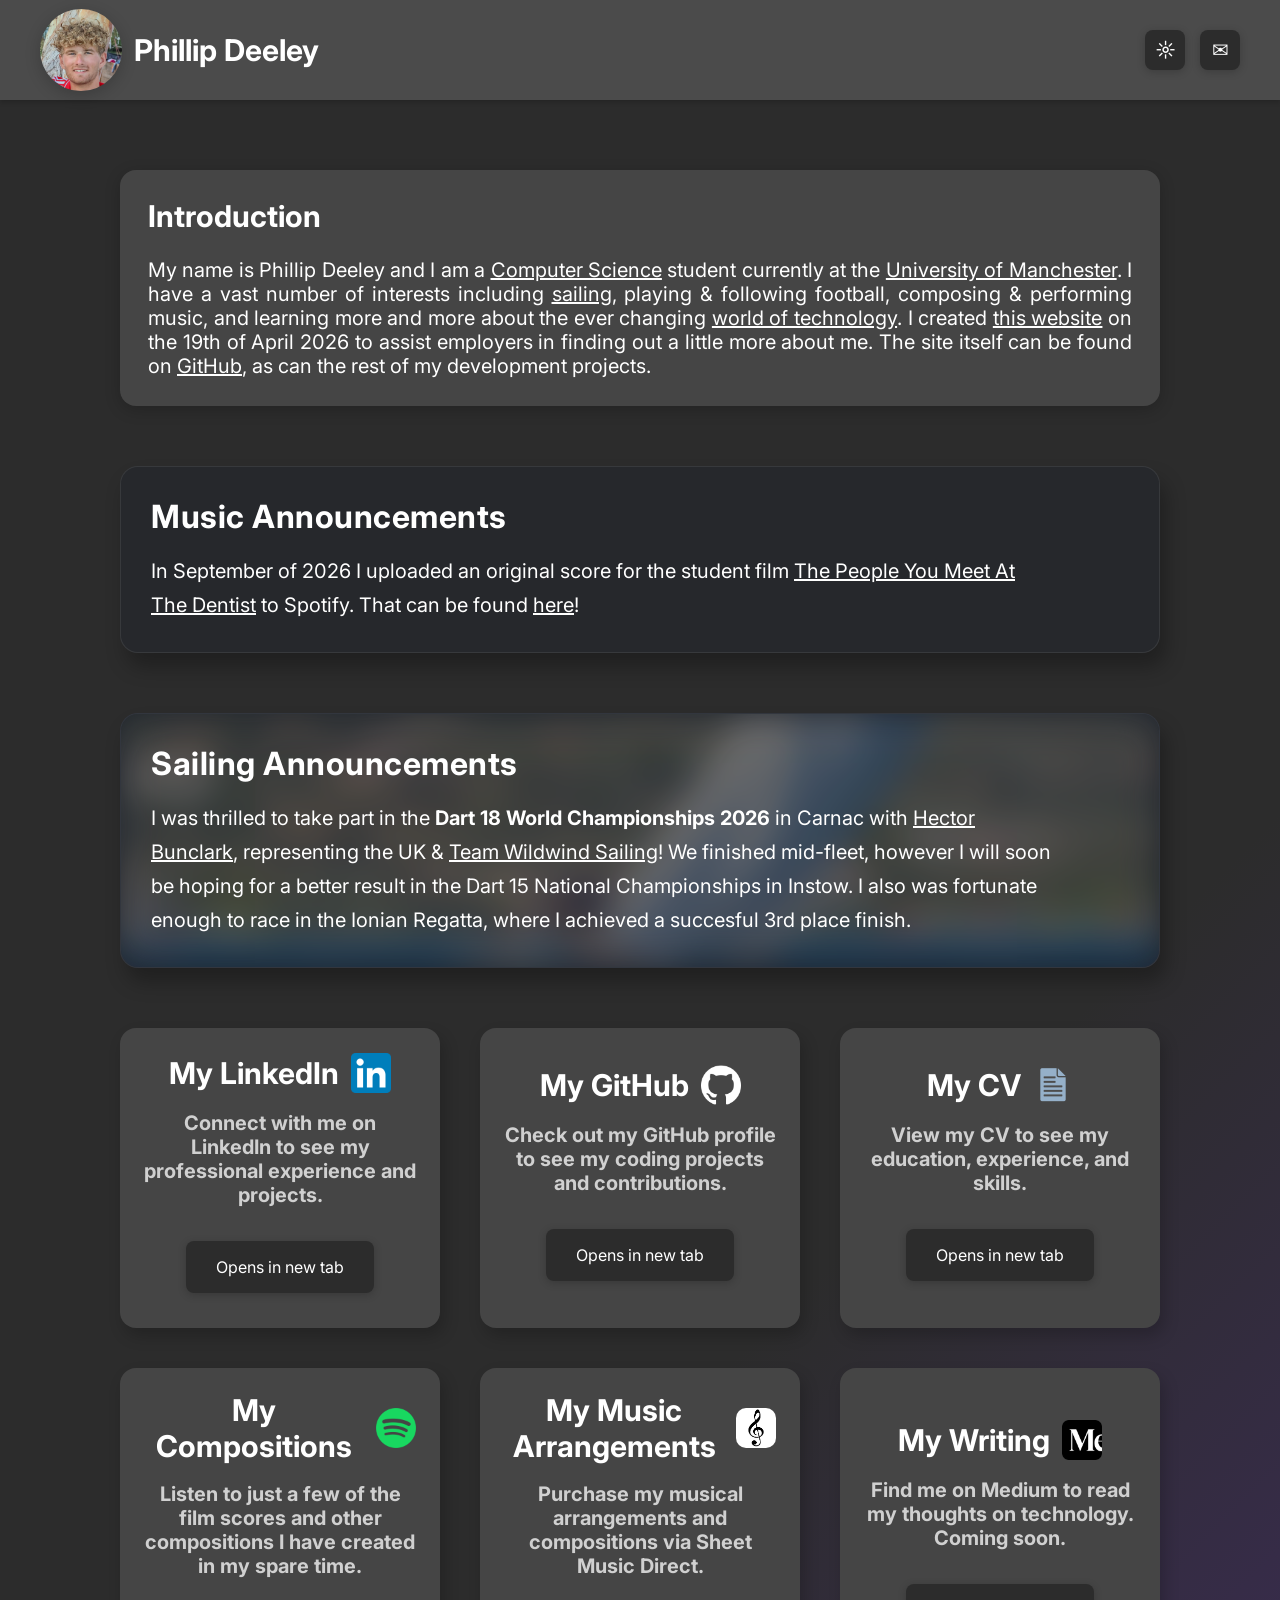
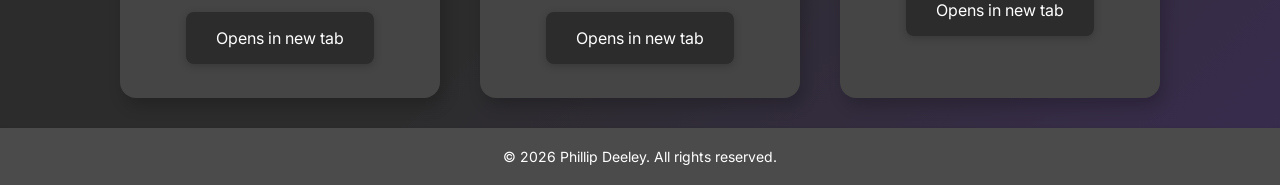
==== commit f95082a5: "Added a musical announcements section and background pending." ====
--- a/index.html
+++ b/index.html
@@ -123,14 +123,23 @@
             </div>
         </div>
 
-        <!-- World Championship announcement section -->
-        <section id="announcement" class="news-box">
+        <!-- Music announcement section -->
+        <section id="announcement" class="news-box-2">
+            <h2>Music Announcements</h2>
+            <p>In September of 2026 I uploaded an original score for the student film 
+            <a style="text-decoration: underline;" href="https://youtu.be/VGuoPdhg4Qo?si=BLYFn_boj27PumJk" target="_blank" rel="noopener noreferrer">
+            The People You Meet At The Dentist</a> to Spotify. That can be found 
+            <a style="text-decoration: underline;" href="https://open.spotify.com/artist/2jD13BnTLNiB8BUF6Ucu47?si=zy7oMedTT5StA1vKDyv7ow" target="_blank" rel="noopener noreferrer">here</a>!</p>
+        </section>
+
+        <!-- Sailing announcement section -->
+        <section id="announcement" class="news-box-1">
             <h2>Sailing Announcements</h2>
             <p>I was thrilled to take part in the <strong>Dart 18 World Championships 2026</strong> in Carnac with
             <a style="text-decoration: underline;" href="https://www.instagram.com/hecbsailing/" target="_blank" rel="noopener noreferrer">Hector Bunclark</a>,
-            representing the UK &amp; <a style="text-decoration: underline;" href="https://wildwind.co.uk/" target="_blank" rel="noopener noreferrer">Team Wildwind Sailing</a>!</p>
+            representing the UK &amp; <a style="text-decoration: underline;" href="https://wildwind.co.uk/" target="_blank" rel="noopener noreferrer">Team Wildwind Sailing</a>!
             We finished mid-fleet, however I will soon be hoping for a better result in the Dart 15 National Championships
-            in Instow. I also was fortunate enough to race in the Ionian Regatta, where I achieved a succesful 3rd place finish.
+            in Instow. I also was fortunate enough to race in the Ionian Regatta, where I achieved a succesful 3rd place finish.</p>
         </section>
 
         <!-- Social media and links section -->
--- a/styles.css
+++ b/styles.css
@@ -301,7 +301,7 @@
     }
 
     /* News announcement box styles */
-    .news-box {
+    .news-box-1, .news-box-2 {
         width: auto;
         max-width: 1040px;
         margin: 0 auto 60px;
@@ -317,16 +317,25 @@
     }
 
     /* Light theme news box override */
-    [data-theme="light"] .news-box {
+    [data-theme="light"] .news-box-1, .news-box-2 {
         background-color: rgba(16, 28, 48, 0.2);
     }
 
-    /* News box background image */
-    .news-box::before {
+    /* Sailing news box background image */
+    .news-box-1::before {
+        background-image: url('assets/bg-1.jpg');
+    }
+
+    /* Music news box background image */
+    .news-box-2::before {
+        background-image: url('assets/bg-2.jpg');
+    }
+
+    /* Both news boxes background image */
+    .news-box-1::before, .news-box-2::before {
         content: '';
         position: absolute;
         inset: 0;
-        background-image: url('assets/bg-1.jpg');
         background-size: cover;
         background-position: center;
         background-repeat: no-repeat;
@@ -335,27 +344,28 @@
         z-index: 0;
     }
 
+
     /* Light theme news box background */
-    [data-theme="light"] .news-box::before {
+    [data-theme="light"] .news-box-1::before, .news-box-2::before {
         filter: blur(18px) brightness(0.8);
         opacity: 0.7;
     }
 
     /* News box content positioning */
-    .news-box > * {
+    .news-box-1 > *, .news-box-2 > * {
         position: relative;
         z-index: 1;
     }
 
     /* News box heading styles */
-    .news-box h2 {
+    .news-box-1 h2, .news-box-2 h2 {
         font-size: 32px;
         margin-bottom: 18px;
         letter-spacing: 0.5px;
     }
 
     /* News box paragraph styles */
-    .news-box p {
+    .news-box-1 p, .news-box-2 p{
         font-size: 20px;
         line-height: 1.7;
         color: white;
@@ -363,13 +373,13 @@
     }
 
     /* News box link styles */
-    .news-box a {
+    .news-box-1 a, .news-box-2 a {
         color: white;
         text-decoration: none;
     }
 
     /* News box social button override */
-    .news-box .social-button {
+    .news-box-1 .news-box-2 .social-button {
         color: var(--text-primary);
     }
 
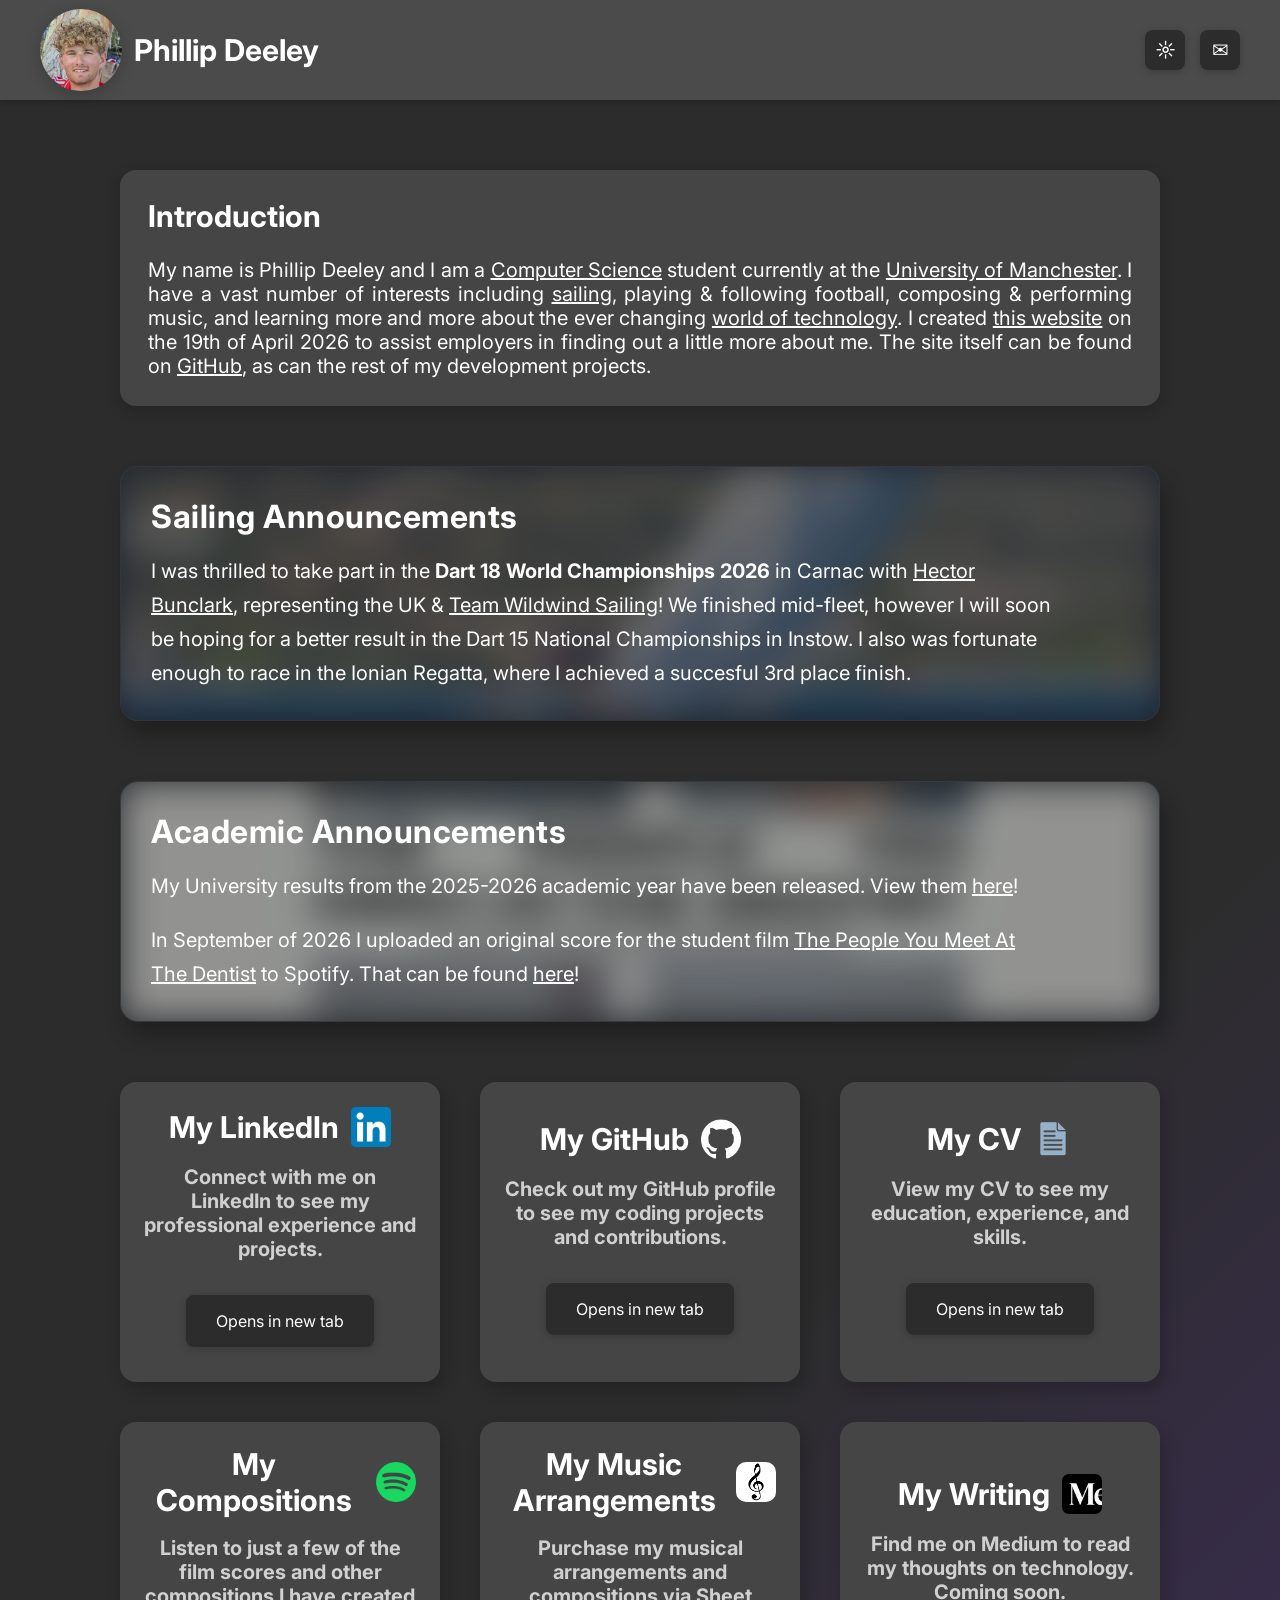
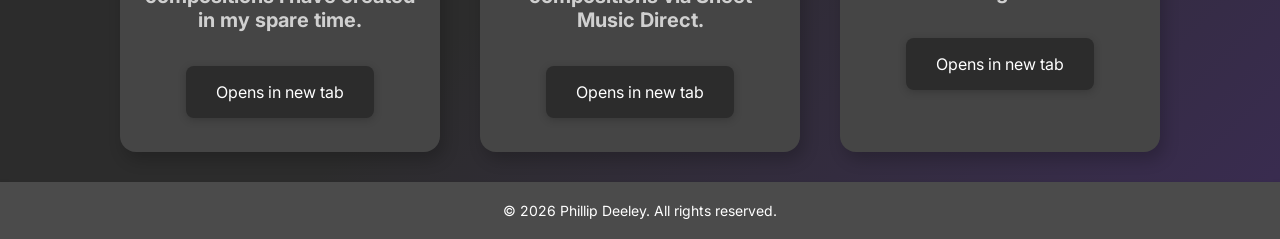
==== commit 1dce4ff7: "Used Github Copilot to add in first year university results." ====
--- a/index.html
+++ b/index.html
@@ -123,15 +123,6 @@
             </div>
         </div>
 
-        <!-- Music announcement section -->
-        <section id="announcement" class="news-box-2">
-            <h2>Music Announcements</h2>
-            <p>In September of 2026 I uploaded an original score for the student film 
-            <a style="text-decoration: underline;" href="https://youtu.be/VGuoPdhg4Qo?si=BLYFn_boj27PumJk" target="_blank" rel="noopener noreferrer">
-            The People You Meet At The Dentist</a> to Spotify. That can be found 
-            <a style="text-decoration: underline;" href="https://open.spotify.com/artist/2jD13BnTLNiB8BUF6Ucu47?si=zy7oMedTT5StA1vKDyv7ow" target="_blank" rel="noopener noreferrer">here</a>!</p>
-        </section>
-
         <!-- Sailing announcement section -->
         <section id="announcement" class="news-box-1">
             <h2>Sailing Announcements</h2>
@@ -142,6 +133,16 @@
             in Instow. I also was fortunate enough to race in the Ionian Regatta, where I achieved a succesful 3rd place finish.</p>
         </section>
 
+        <!-- Academic announcement section -->
+        <section id="announcement" class="news-box-2">
+            <h2>Academic Announcements</h2>
+            <p>My University results from the 2025-2026 academic year have been released. View them <a style="text-decoration: underline;" href="results.html">here</a>!</p></br>
+            <p>In September of 2026 I uploaded an original score for the student film
+            <a style="text-decoration: underline;" href="https://youtu.be/VGuoPdhg4Qo?si=BLYFn_boj27PumJk" target="_blank" rel="noopener noreferrer">
+            The People You Meet At The Dentist</a> to Spotify. That can be found
+            <a style="text-decoration: underline;" href="https://open.spotify.com/artist/2jD13BnTLNiB8BUF6Ucu47?si=zy7oMedTT5StA1vKDyv7ow" target="_blank" rel="noopener noreferrer">here</a>!</p>
+        </section>
+
         <!-- Social media and links section -->
         <div id="socialboxes">
             
--- a/styles.css
+++ b/styles.css
@@ -230,6 +230,66 @@
         width: 100%;
     }
 
+    /* Results table */
+    .results-table-container {
+        width: 100%;
+        max-width: 960px;
+        margin: 30px auto;
+        overflow: hidden;
+        border: 1px solid var(--border-color);
+        border-radius: 16px;
+        background-color: var(--bg-card);
+        box-shadow: 0 8px 24px var(--shadow);
+    }
+
+    .results-table {
+        width: 100%;
+        border-collapse: collapse;
+        color: var(--text-primary);
+        text-align: left;
+    }
+
+    .results-table a,
+    .results-table a:visited,
+    .results-table a:hover,
+    .results-table a:active {
+        color: white;
+        text-decoration: underline;
+        transition: none;
+    }
+
+    .results-table th,
+    .results-table td {
+        padding: 16px 22px;
+        border-bottom: 1px solid var(--border-color);
+    }
+
+    .results-table thead {
+        background-color: var(--bg-tertiary);
+    }
+
+    .results-table thead th {
+        font-size: 1rem;
+        font-weight: 700;
+    }
+
+    .results-table td:last-child,
+    .results-table thead th:last-child {
+        width: 100px;
+        text-align: right;
+        font-variant-numeric: tabular-nums;
+    }
+
+    .results-table .results-average {
+        background-color: var(--bg-tertiary);
+        font-weight: 700;
+    }
+
+    .results-table .results-average th,
+    .results-table .results-average td {
+        border-bottom: 0;
+    }
+
     /* Introduction section styles */
     #introduction {
         color: var(--text-primary);
